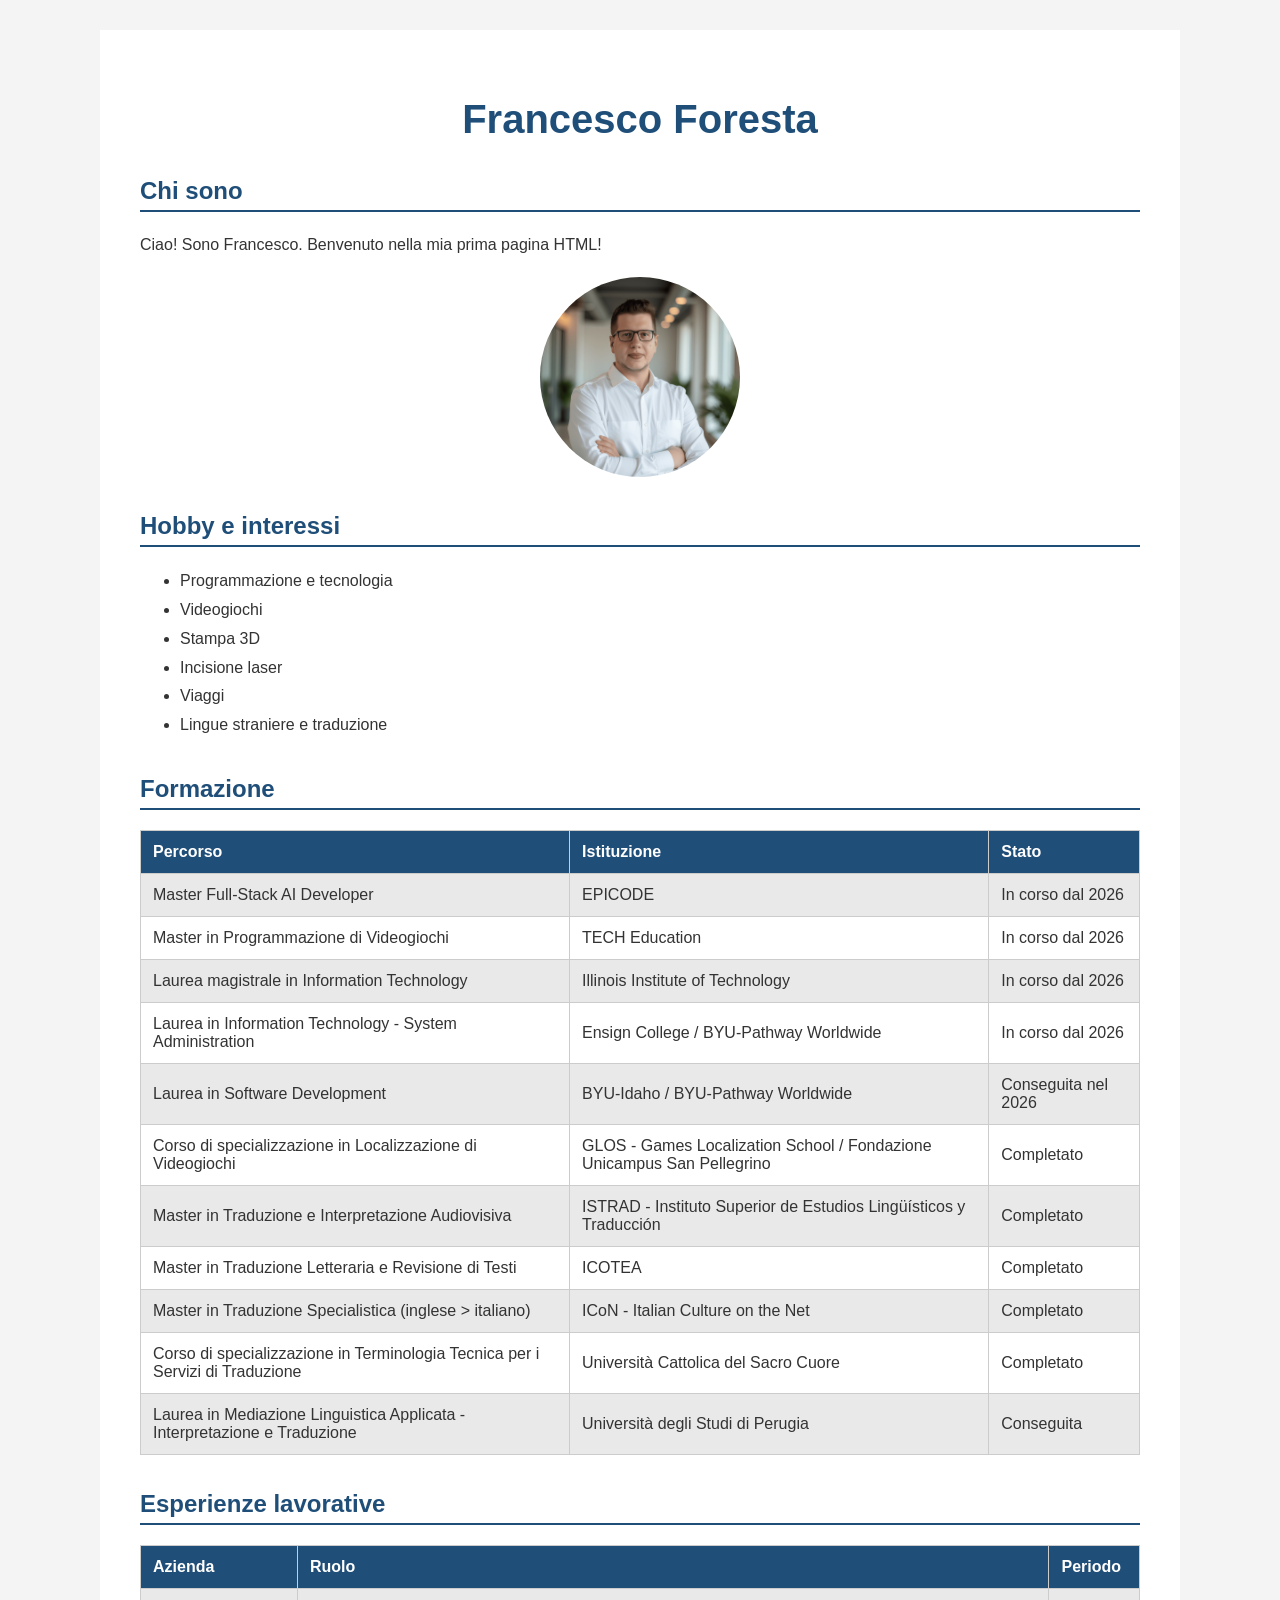
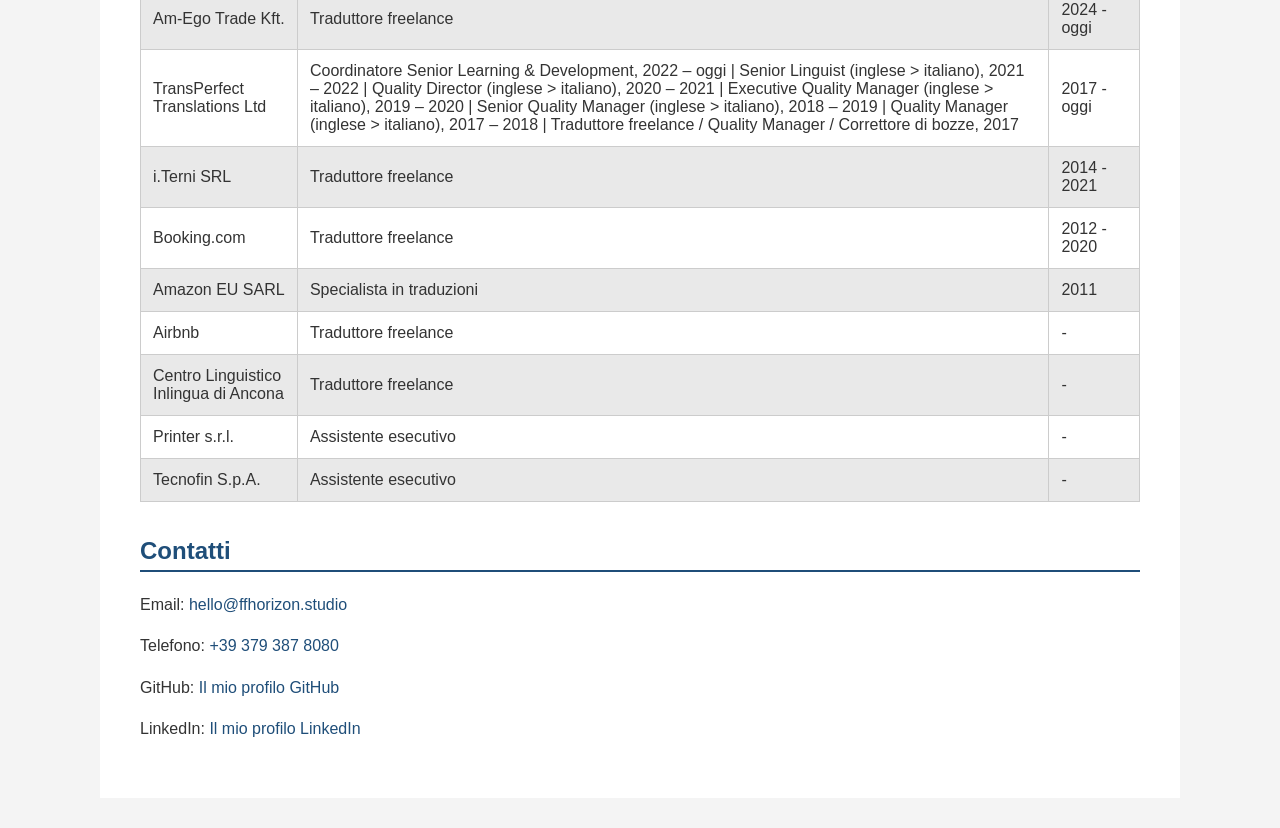
==== index.html @ fd762cca "Complete first HTML challenge" ====
<!doctype html>
<html lang="it">
  <head>
    <meta charset="UTF-8" />
    <meta name="viewport" content="width=device-width, initial-scale=1.0" />
    <title>Francesco Foresta</title>
    <link rel="stylesheet" href="assets/css/style.css" />
  </head>

  <body>
    <div class="container">
      <h1>Francesco Foresta</h1>

      <h2>Chi sono</h2>

      <p>Ciao! Sono Francesco. Benvenuto nella mia prima pagina HTML!</p>

      <img src="assets/img/francesco.png" alt="Foto di Francesco Foresta" />

      <h2>Hobby e interessi</h2>

      <ul>
        <li>Programmazione e tecnologia</li>
        <li>Videogiochi</li>
        <li>Stampa 3D</li>
        <li>Incisione laser</li>
        <li>Viaggi</li>
        <li>Lingue straniere e traduzione</li>
      </ul>

      <h2>Formazione</h2>

      <table>
        <tr>
          <th>Percorso</th>
          <th>Istituzione</th>
          <th>Stato</th>
        </tr>
        <tr>
          <td>Master Full-Stack AI Developer</td>
          <td>EPICODE</td>
          <td>In corso dal 2026</td>
        </tr>

        <tr>
          <td>Master in Programmazione di Videogiochi</td>
          <td>TECH Education</td>
          <td>In corso dal 2026</td>
        </tr>

        <tr>
          <td>Laurea magistrale in Information Technology</td>
          <td>Illinois Institute of Technology</td>
          <td>In corso dal 2026</td>
        </tr>

        <tr>
          <td>Laurea in Information Technology - System Administration</td>
          <td>Ensign College / BYU-Pathway Worldwide</td>
          <td>In corso dal 2026</td>
        </tr>

        <tr>
          <td>Laurea in Software Development</td>
          <td>BYU-Idaho / BYU-Pathway Worldwide</td>
          <td>Conseguita nel 2026</td>
        </tr>

        <tr>
          <td>Corso di specializzazione in Localizzazione di Videogiochi</td>
          <td>GLOS - Games Localization School / Fondazione Unicampus San Pellegrino</td>
          <td>Completato</td>
        </tr>

        <tr>
          <td>Master in Traduzione e Interpretazione Audiovisiva</td>
          <td>ISTRAD - Instituto Superior de Estudios Lingüísticos y Traducción</td>
          <td>Completato</td>
        </tr>

        <tr>
          <td>Master in Traduzione Letteraria e Revisione di Testi</td>
          <td>ICOTEA</td>
          <td>Completato</td>
        </tr>

        <tr>
          <td>Master in Traduzione Specialistica (inglese &gt; italiano)</td>
          <td>ICoN - Italian Culture on the Net</td>
          <td>Completato</td>
        </tr>

        <tr>
          <td>Corso di specializzazione in Terminologia Tecnica per i Servizi di Traduzione</td>
          <td>Università Cattolica del Sacro Cuore</td>
          <td>Completato</td>
        </tr>

        <tr>
          <td>Laurea in Mediazione Linguistica Applicata - Interpretazione e Traduzione</td>
          <td>Università degli Studi di Perugia</td>
          <td>Conseguita</td>
        </tr>
      </table>

      <h2>Esperienze lavorative</h2>

      <table>
        <tr>
          <th>Azienda</th>
          <th>Ruolo</th>
          <th>Periodo</th>
        </tr>

        <tr>
          <td>Am-Ego Trade Kft.</td>
          <td>Traduttore freelance</td>
          <td>2024 - oggi</td>
        </tr>

        <tr>
          <td>TransPerfect Translations Ltd</td>
          <td>
            Coordinatore Senior Learning & Development, 2022 – oggi | Senior Linguist (inglese &gt;
            italiano), 2021 – 2022 | Quality Director (inglese &gt; italiano), 2020 – 2021 |
            Executive Quality Manager (inglese &gt; italiano), 2019 – 2020 | Senior Quality Manager
            (inglese &gt; italiano), 2018 – 2019 | Quality Manager (inglese &gt; italiano), 2017 –
            2018 | Traduttore freelance / Quality Manager / Correttore di bozze, 2017
          </td>
          <td>2017 - oggi</td>
        </tr>

        <tr>
          <td>i.Terni SRL</td>
          <td>Traduttore freelance</td>
          <td>2014 - 2021</td>
        </tr>

        <tr>
          <td>Booking.com</td>
          <td>Traduttore freelance</td>
          <td>2012 - 2020</td>
        </tr>

        <tr>
          <td>Amazon EU SARL</td>
          <td>Specialista in traduzioni</td>
          <td>2011</td>
        </tr>

        <tr>
          <td>Airbnb</td>
          <td>Traduttore freelance</td>
          <td>-</td>
        </tr>

        <tr>
          <td>Centro Linguistico Inlingua di Ancona</td>
          <td>Traduttore freelance</td>
          <td>-</td>
        </tr>

        <tr>
          <td>Printer s.r.l.</td>
          <td>Assistente esecutivo</td>
          <td>-</td>
        </tr>

        <tr>
          <td>Tecnofin S.p.A.</td>
          <td>Assistente esecutivo</td>
          <td>-</td>
        </tr>
      </table>
      <h2>Contatti</h2>

      <p>
        Email:
        <a href="mailto:hello@ffhorizon.studio">hello@ffhorizon.studio</a>
      </p>

      <p>
        Telefono:
        <a href="tel:+393793878080">+39 379 387 8080</a>
      </p>

      <p>
        GitHub:
        <a href="https://github.com/fforesta-dev" target="_blank">Il mio profilo GitHub</a>
      </p>

      <p>
        LinkedIn:
        <a href="https://www.linkedin.com/in/francescoforesta" target="_blank"
          >Il mio profilo LinkedIn</a
        >
      </p>
    </div>
  </body>
</html>
---- assets/css/style.css ----
body {
  font-family: Arial, sans-serif;
  background-color: #f4f4f4;
  color: #333333;
  margin: 0;
  padding: 30px;
}

h1 {
  text-align: center;
  color: #1f4e79;
  font-size: 40px;
}

h2 {
  color: #1f4e79;
  border-bottom: 2px solid #1f4e79;
  padding-bottom: 5px;
  margin-top: 35px;
}

img {
  display: block;
  width: 200px;
  height: 200px;
  object-fit: cover;
  border-radius: 50%;
  margin: 20px auto;
}

a {
  color: #1f4e79;
  text-decoration: none;
}

a:hover {
  text-decoration: underline;
}

table {
  width: 100%;
  border-collapse: collapse;
  margin-top: 15px;
  margin-bottom: 30px;
}

th,
td {
  border: 1px solid #cccccc;
  padding: 12px;
  text-align: left;
}

th {
  background-color: #1f4e79;
  color: white;
}

tr:nth-child(even) {
  background-color: #e9e9e9;
}

tr:hover {
  background-color: #dddddd;
}

ul {
  line-height: 1.8;
}

p {
  line-height: 1.6;
}

.container {
  max-width: 1000px;
  margin: 0 auto;
  background-color: white;
  padding: 40px;
}
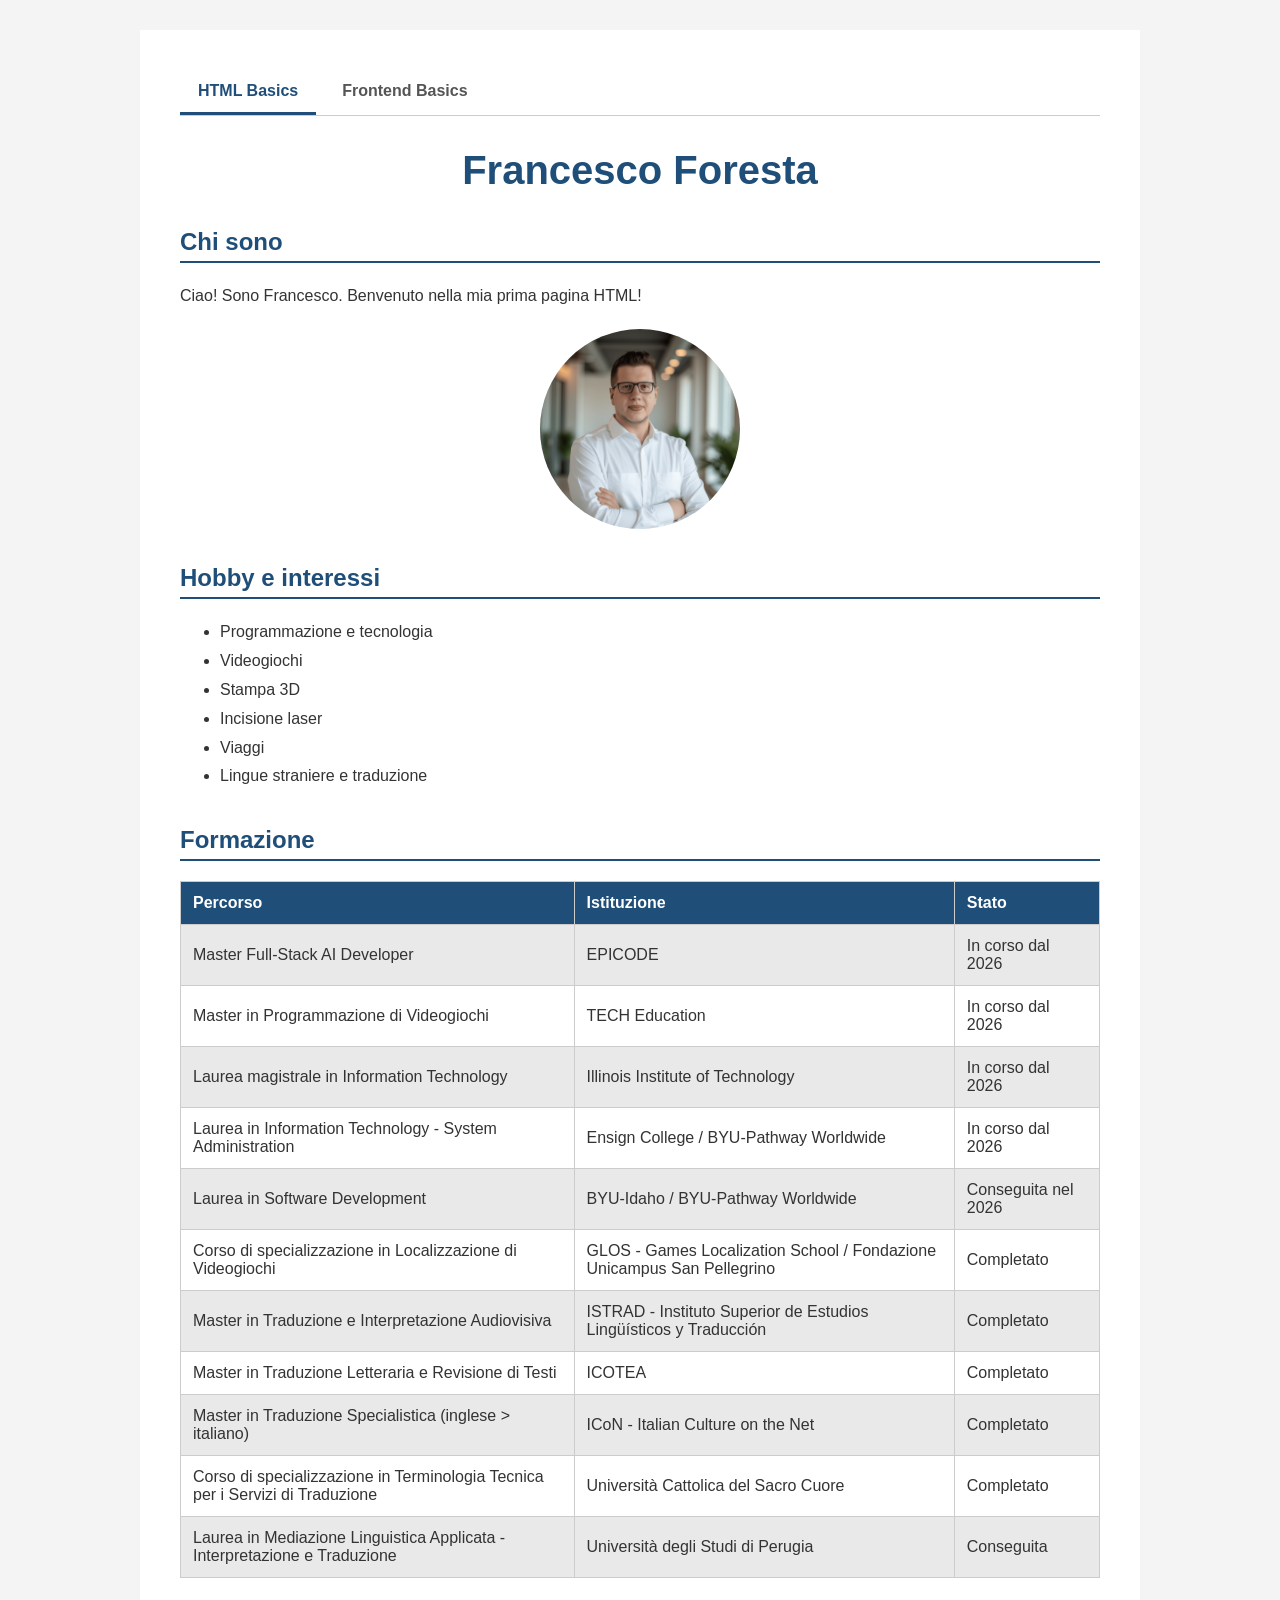
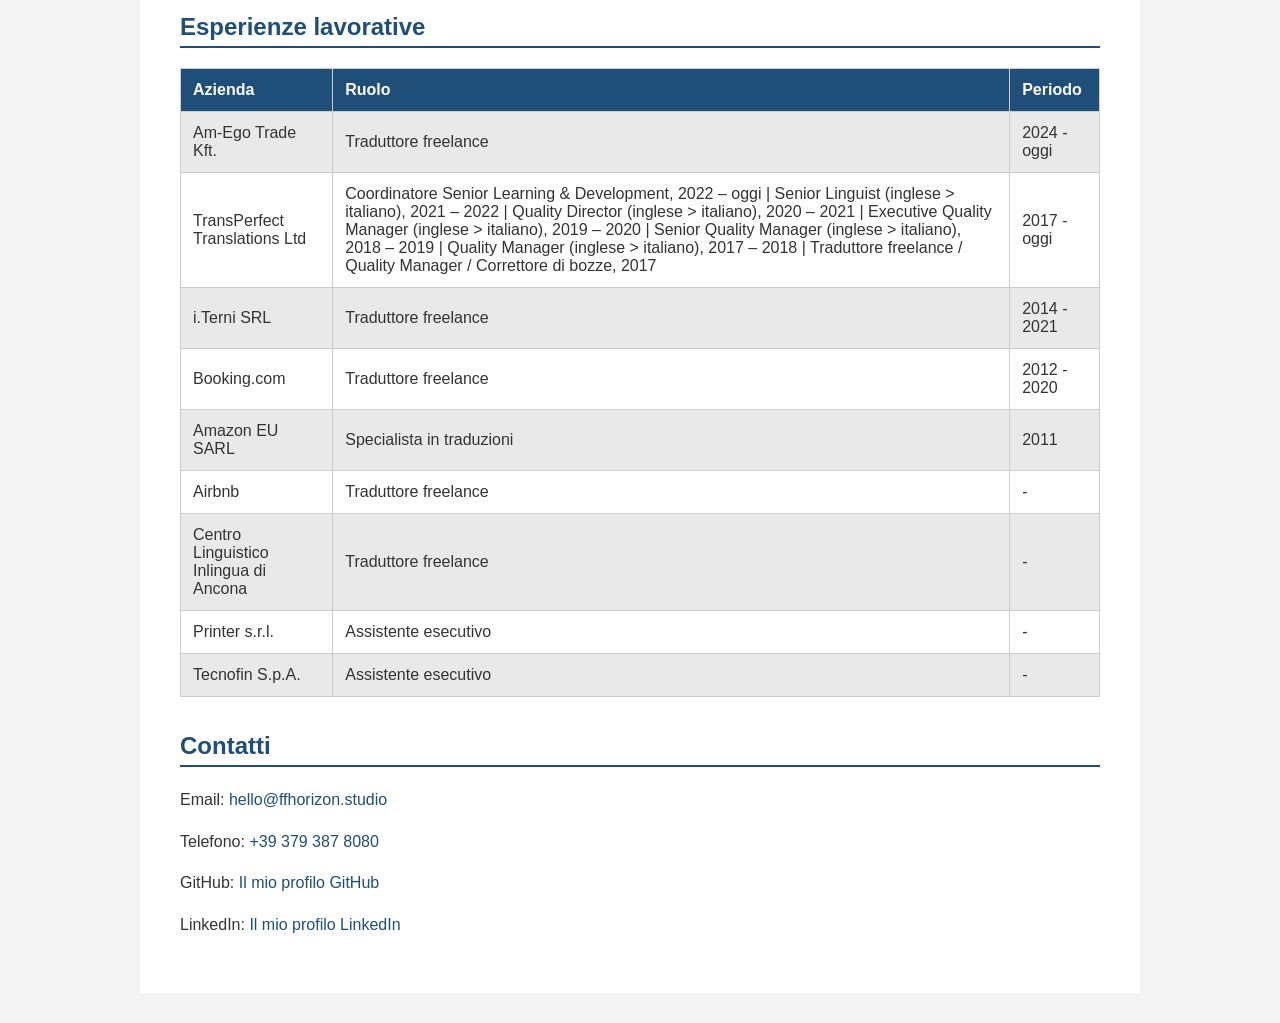
==== commit 91aed480: "Add navigation tabs and frontend basics form" ====
--- a/index.html
+++ b/index.html
@@ -3,12 +3,38 @@
   <head>
     <meta charset="UTF-8" />
     <meta name="viewport" content="width=device-width, initial-scale=1.0" />
+
     <title>Francesco Foresta</title>
+
+    <meta
+      name="description"
+      content="Pagina di presentazione di Francesco Foresta realizzata per il pre-corso Full-Stack AI Developer."
+    />
+
+    <meta property="og:title" content="Francesco Foresta" />
+    <meta
+      property="og:description"
+      content="La mia pagina di presentazione realizzata per il pre-corso Full-Stack AI Developer."
+    />
+    <meta property="og:type" content="website" />
+    <meta property="og:url" content="https://fforesta-dev.github.io/pre-corso-full-stack-ai/" />
+    <meta
+      property="og:image"
+      content="https://fforesta-dev.github.io/pre-corso-full-stack-ai/assets/img/social-preview.png"
+    />
+    <meta property="og:image:type" content="image/png" />
+    <meta property="og:image:alt" content="Francesco Foresta - Full-Stack AI Developer" />
+
     <link rel="stylesheet" href="assets/css/style.css" />
   </head>
 
   <body>
     <div class="container">
+      <nav class="tabs" aria-label="Esercitazioni">
+        <a class="tab active" href="index.html" aria-current="page">HTML Basics</a>
+        <a class="tab" href="frontend-basics.html">Frontend Basics</a>
+      </nav>
+
       <h1>Francesco Foresta</h1>
 
       <h2>Chi sono</h2>
--- a/assets/css/style.css
+++ b/assets/css/style.css
@@ -4,6 +4,10 @@
   color: #333333;
   margin: 0;
   padding: 30px;
+}
+
+* {
+  box-sizing: border-box;
 }
 
 h1 {
@@ -78,3 +82,198 @@
   background-color: white;
   padding: 40px;
 }
+
+.tabs {
+  display: flex;
+  gap: 8px;
+  margin-bottom: 32px;
+  border-bottom: 1px solid #cccccc;
+}
+
+.tab {
+  padding: 12px 18px;
+  border-bottom: 3px solid transparent;
+  color: #555555;
+  font-weight: bold;
+}
+
+.tab:hover {
+  color: #1f4e79;
+  text-decoration: none;
+}
+
+.tab.active {
+  border-bottom-color: #1f4e79;
+  color: #1f4e79;
+}
+
+.form-page {
+  max-width: 760px;
+}
+
+.form-header {
+  margin-bottom: 32px;
+}
+
+.form-header h1 {
+  margin: 6px 0 10px;
+  text-align: left;
+}
+
+.form-header p {
+  margin: 0;
+  color: #666666;
+}
+
+.form-header .eyebrow {
+  color: #b54224;
+  font-size: 13px;
+  font-weight: bold;
+  letter-spacing: 0;
+  text-transform: uppercase;
+}
+
+form {
+  display: grid;
+  gap: 24px;
+}
+
+fieldset {
+  margin: 0;
+  padding: 24px 0;
+  border: 0;
+  border-top: 1px solid #dddddd;
+}
+
+legend {
+  padding: 0 12px 0 0;
+  color: #1f4e79;
+  font-size: 20px;
+  font-weight: bold;
+}
+
+.form-grid {
+  display: grid;
+  grid-template-columns: repeat(2, minmax(0, 1fr));
+  gap: 20px;
+  margin-top: 8px;
+}
+
+.form-field {
+  display: grid;
+  gap: 8px;
+}
+
+.form-field.full-width {
+  grid-column: 1 / -1;
+}
+
+label {
+  font-weight: bold;
+}
+
+input[type='text'],
+input[type='email'],
+input[type='password'],
+input[type='date'],
+input[type='number'] {
+  width: 100%;
+  min-height: 44px;
+  padding: 10px 12px;
+  border: 1px solid #aaaaaa;
+  border-radius: 4px;
+  background-color: #ffffff;
+  color: #333333;
+  font: inherit;
+}
+
+input:focus-visible,
+button:focus-visible,
+.tab:focus-visible {
+  outline: 3px solid #e0aa3e;
+  outline-offset: 2px;
+}
+
+.field-help {
+  margin: 4px 0 14px;
+  color: #666666;
+}
+
+.choice-grid {
+  display: grid;
+  grid-template-columns: repeat(3, minmax(0, 1fr));
+  gap: 10px;
+}
+
+.choice,
+.terms-choice {
+  display: flex;
+  align-items: center;
+  gap: 9px;
+  font-weight: normal;
+}
+
+.choice {
+  min-height: 44px;
+  padding: 10px 12px;
+  border: 1px solid #cccccc;
+  border-radius: 4px;
+}
+
+input[type='checkbox'],
+input[type='radio'] {
+  width: 18px;
+  height: 18px;
+  margin: 0;
+  accent-color: #1f4e79;
+}
+
+button[type='submit'] {
+  justify-self: start;
+  min-height: 46px;
+  padding: 12px 22px;
+  border: 0;
+  border-radius: 4px;
+  background-color: #1f4e79;
+  color: #ffffff;
+  font: inherit;
+  font-weight: bold;
+  cursor: pointer;
+}
+
+button[type='submit']:hover {
+  background-color: #173c5e;
+}
+
+@media (max-width: 600px) {
+  body {
+    padding: 12px;
+  }
+
+  .container {
+    padding: 24px 18px;
+  }
+
+  .tabs {
+    overflow-x: auto;
+  }
+
+  .tab {
+    flex: 0 0 auto;
+    padding: 10px 12px;
+  }
+
+  .form-header h1 {
+    font-size: 32px;
+  }
+
+  .form-grid,
+  .choice-grid {
+    grid-template-columns: 1fr;
+  }
+
+  table {
+    display: block;
+    overflow-x: auto;
+  }
+}
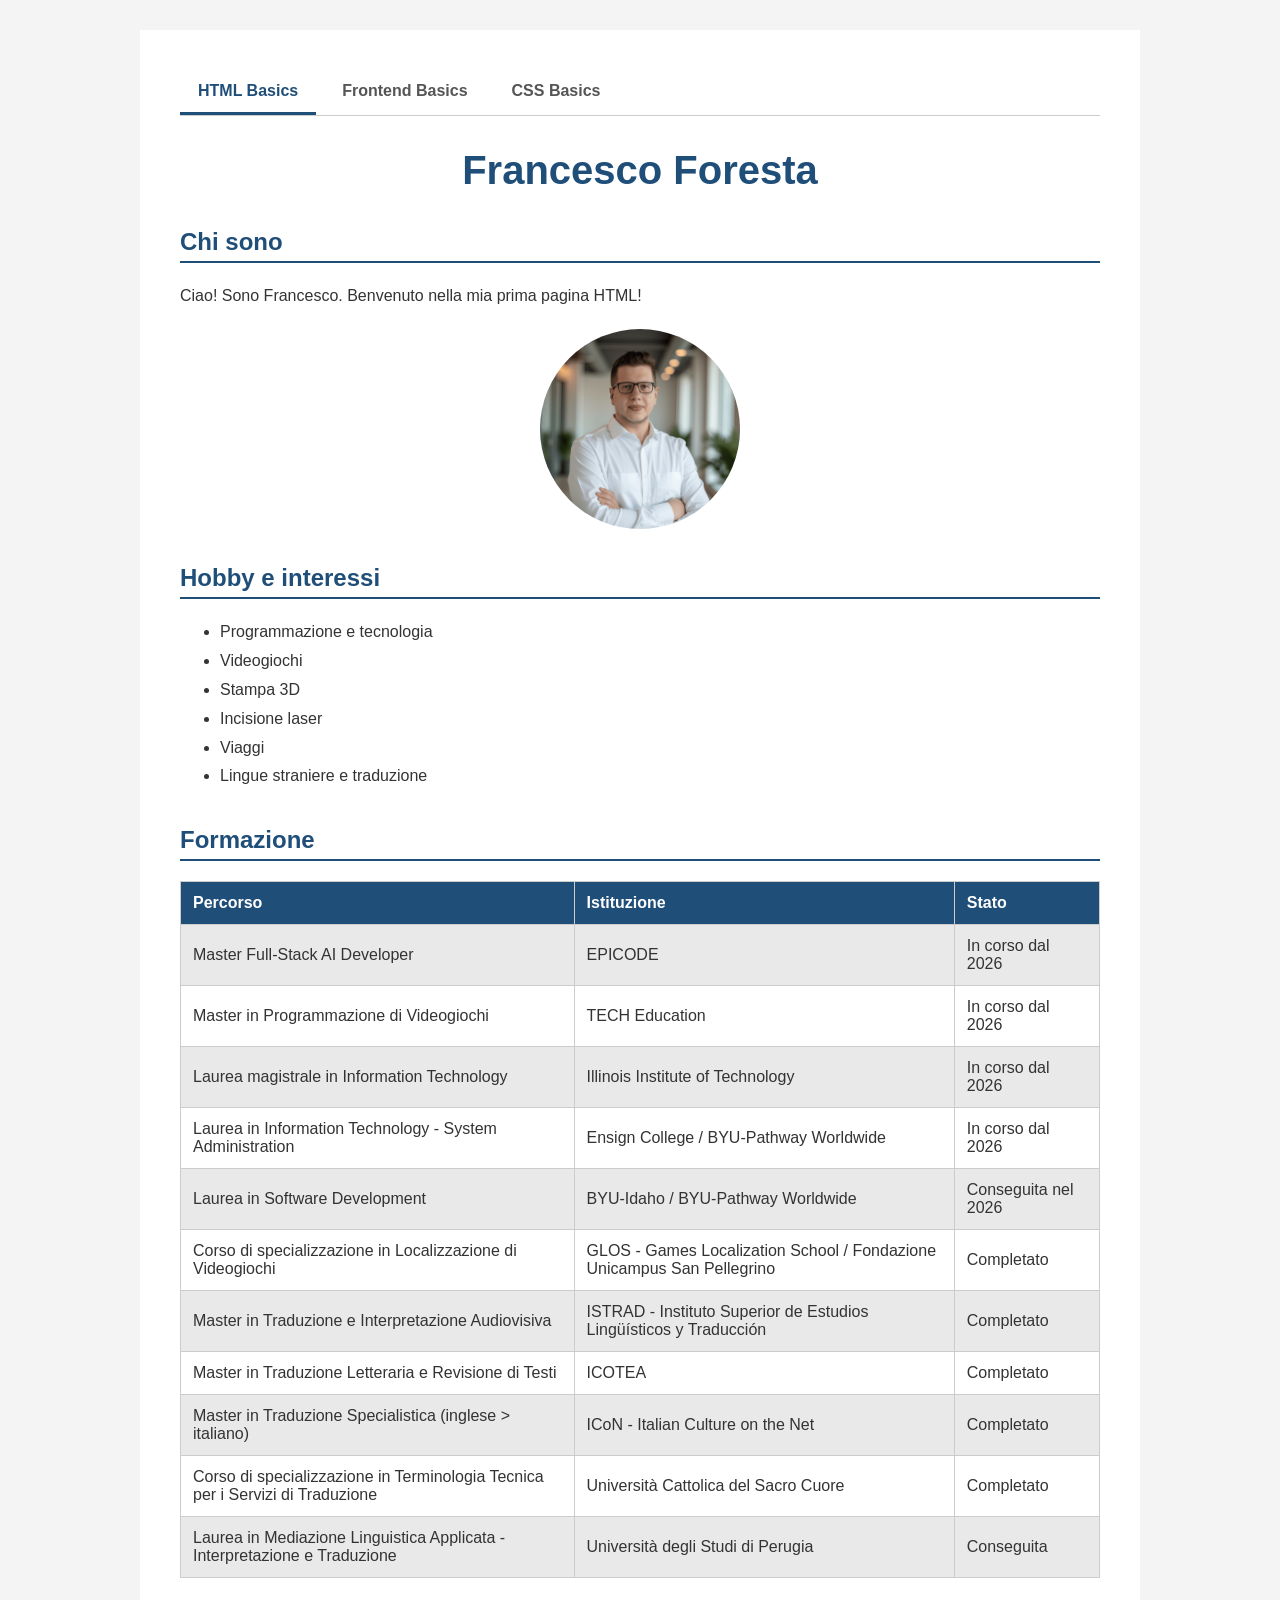
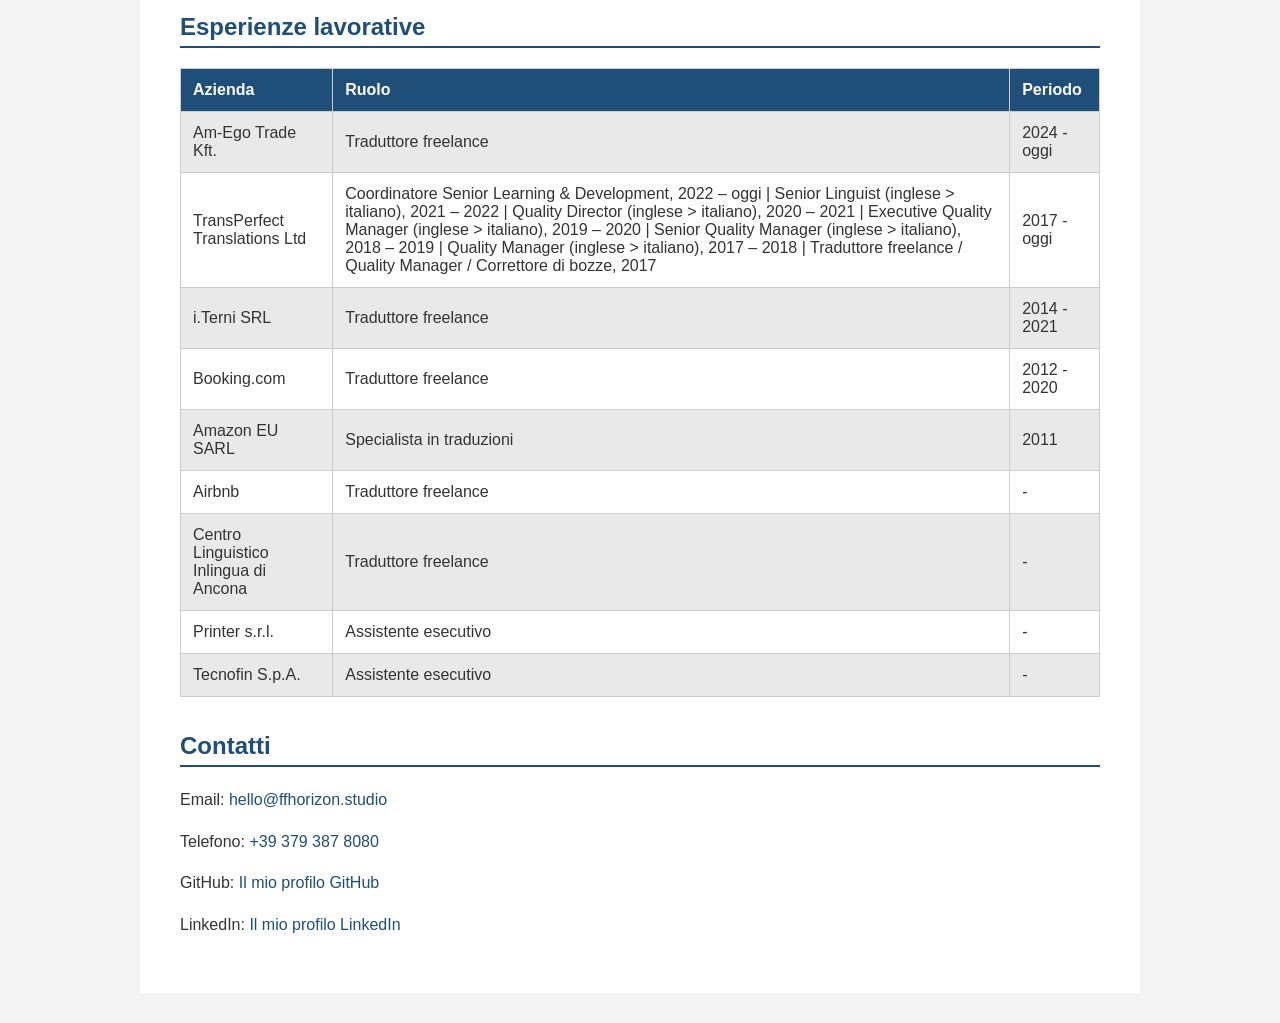
==== commit e8154440: "Add CSS Basics section with multiple landscape pages and styles" ====
--- a/index.html
+++ b/index.html
@@ -25,7 +25,7 @@
     <meta property="og:image:type" content="image/png" />
     <meta property="og:image:alt" content="Francesco Foresta - Full-Stack AI Developer" />
 
-    <link rel="stylesheet" href="assets/css/style.css" />
+    <link rel="stylesheet" href="assets/css/style.css?v=2" />
   </head>
 
   <body>
@@ -33,6 +33,7 @@
       <nav class="tabs" aria-label="Esercitazioni">
         <a class="tab active" href="index.html" aria-current="page">HTML Basics</a>
         <a class="tab" href="frontend-basics.html">Frontend Basics</a>
+        <a class="tab" href="css-basics/index.html">CSS Basics</a>
       </nav>
 
       <h1>Francesco Foresta</h1>
--- a/assets/css/style.css
+++ b/assets/css/style.css
@@ -123,14 +123,6 @@
 .form-header p {
   margin: 0;
   color: #666666;
-}
-
-.form-header .eyebrow {
-  color: #b54224;
-  font-size: 13px;
-  font-weight: bold;
-  letter-spacing: 0;
-  text-transform: uppercase;
 }
 
 form {
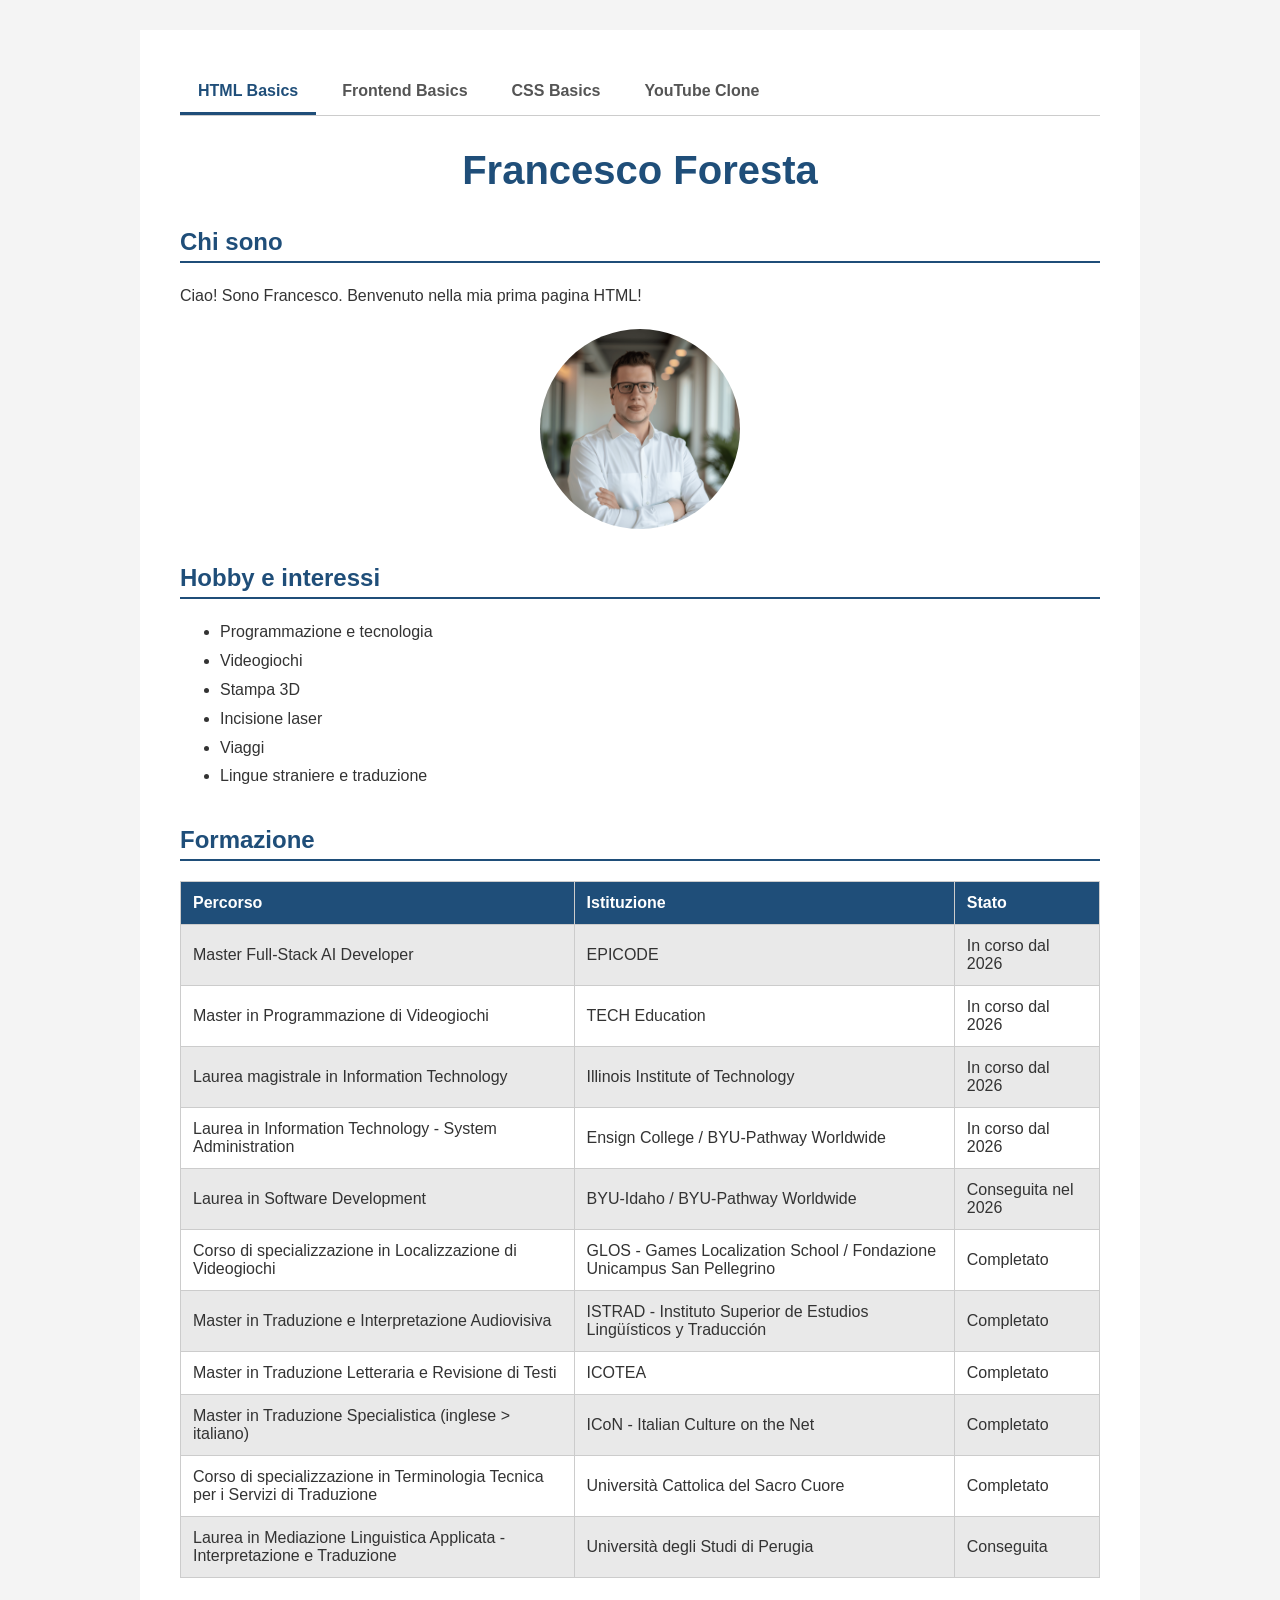
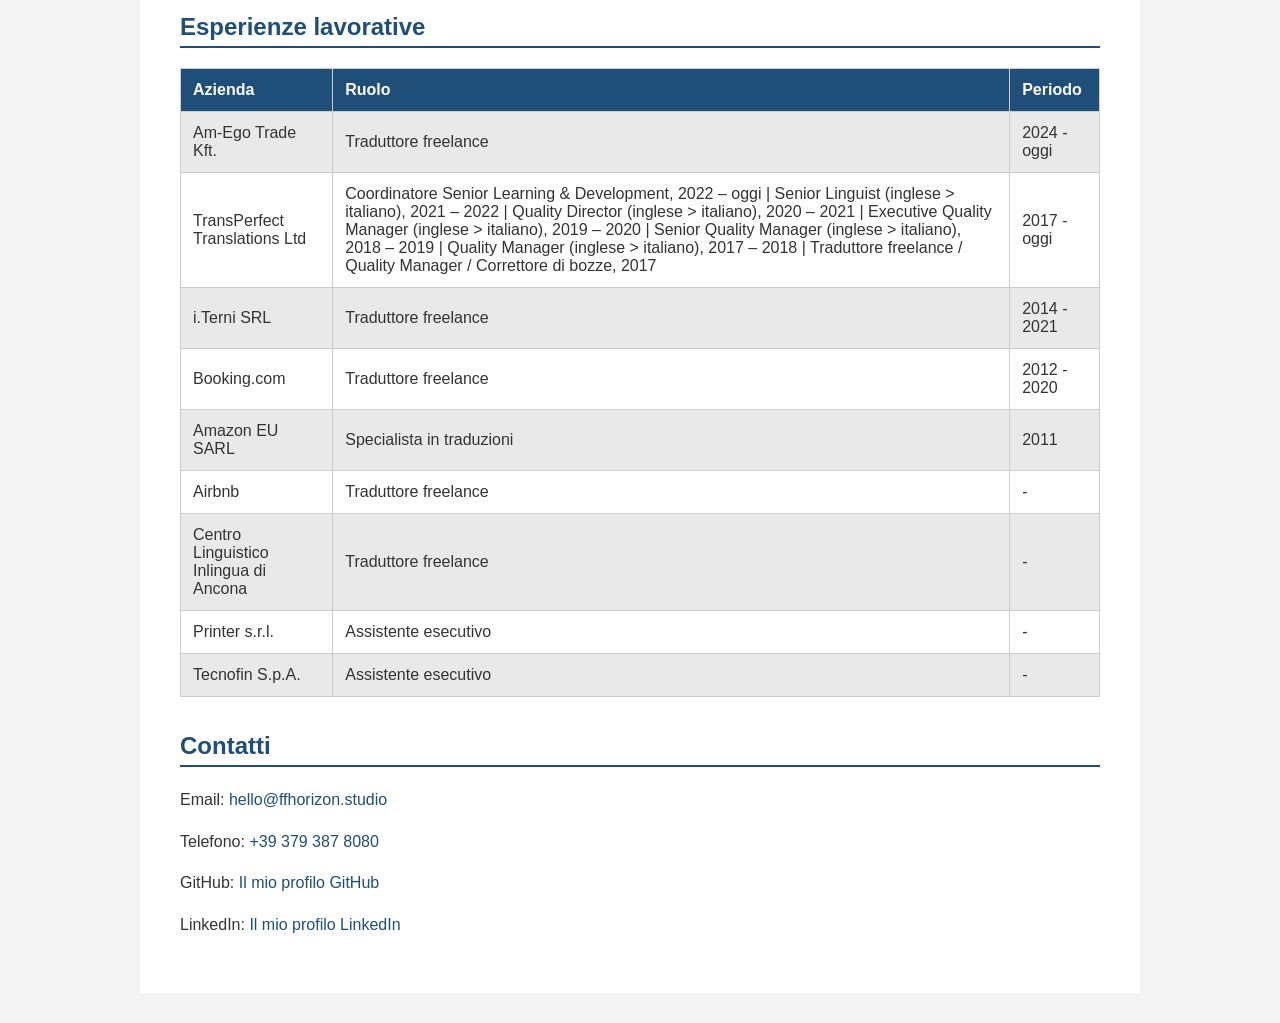
==== commit b957aeae: "Add initial implementation of YouTube clone with SVG logo, HTML structure, and CSS styling - Created" ====
--- a/index.html
+++ b/index.html
@@ -34,6 +34,7 @@
         <a class="tab active" href="index.html" aria-current="page">HTML Basics</a>
         <a class="tab" href="frontend-basics.html">Frontend Basics</a>
         <a class="tab" href="css-basics/index.html">CSS Basics</a>
+        <a class="tab" href="youtube-clone/index.html">YouTube Clone</a>
       </nav>
 
       <h1>Francesco Foresta</h1>
